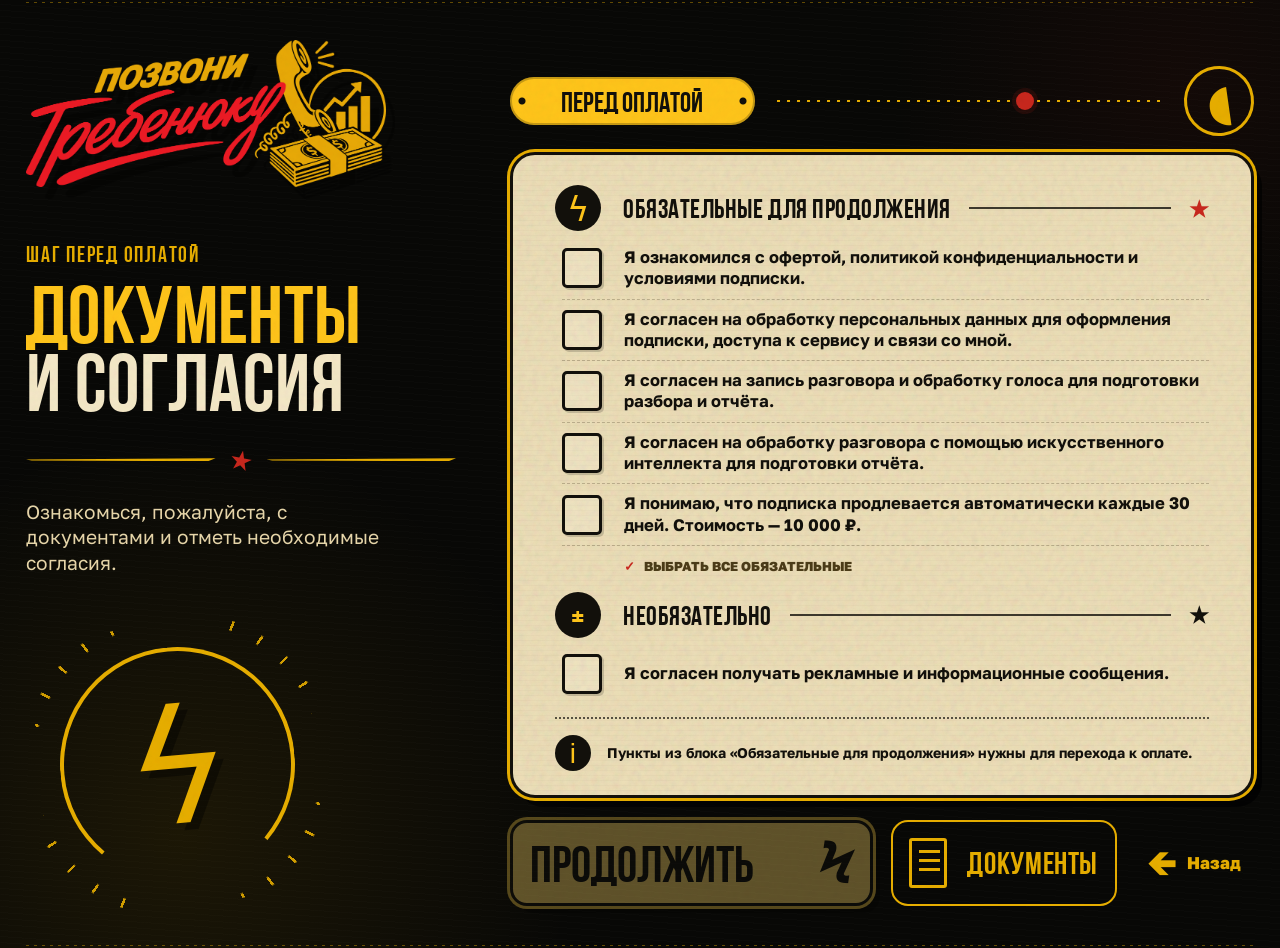
==== consent-landing/index.html @ f054df0a "Publish pre-payment verification flow" ====
<!doctype html>
<html lang="ru">
<head>
  <meta charset="utf-8">
  <meta name="viewport" content="width=device-width, initial-scale=1, viewport-fit=cover">
  <meta name="theme-color" content="#080806">
  <title>Документы и согласия — Позвони Гребенюку</title>
  <meta name="description" content="Ознакомься с документами и подтверди согласия перед оплатой подписки.">
  <link rel="preconnect" href="https://fonts.googleapis.com">
  <link rel="preconnect" href="https://fonts.gstatic.com" crossorigin>
  <link href="https://fonts.googleapis.com/css2?family=Golos+Text:wght@400;600;700;800;900&display=swap" rel="stylesheet">
  <link rel="stylesheet" href="./styles.css">
  <script src="https://telegram.org/js/telegram-web-app.js"></script>
  <script src="./config.js"></script>
  <script src="./app.js" defer></script>
</head>
<body>
  <div class="page-noise" aria-hidden="true"></div>

  <main class="consent-page">
    <aside class="intro" aria-labelledby="page-title">
      <a class="brand" href="#" data-back-link aria-label="Вернуться назад">
        <img src="./assets/logo-pg.png" alt="Позвони Гребенюку">
      </a>

      <div class="intro__content">
        <p class="kicker">Шаг перед оплатой</p>
        <h1 id="page-title"><span>Документы</span> и согласия</h1>
        <div class="divider" aria-hidden="true"><i></i><b>★</b><i></i></div>
        <p class="intro__lead">Ознакомься, пожалуйста, с документами и отметь необходимые согласия.</p>
      </div>

      <div class="bolt-seal" aria-hidden="true">
        <span>ϟ</span>
      </div>
    </aside>

    <section class="form-stage">
      <div class="progress" aria-label="Этап оформления">
        <span>Перед оплатой</span>
        <div class="progress__line"><i></i></div>
        <div class="progress__icon" aria-hidden="true">◖</div>
      </div>

      <form class="consent-form" id="consent-form" novalidate>
        <div class="paper-card">
          <section class="consent-group" aria-labelledby="required-title">
            <header class="group-title">
              <span class="group-title__icon" aria-hidden="true">ϟ</span>
              <h2 id="required-title">Обязательные для продолжения</h2>
              <i></i>
              <b aria-hidden="true">★</b>
            </header>

            <div class="checks" id="required-checks">
              <label class="check-row">
                <input type="checkbox" name="offer" required>
                <span class="checkbox" aria-hidden="true"></span>
                <span>Я ознакомился с офертой, политикой конфиденциальности и условиями подписки.</span>
              </label>

              <label class="check-row">
                <input type="checkbox" name="personal_data" required>
                <span class="checkbox" aria-hidden="true"></span>
                <span>Я согласен на обработку персональных данных для оформления подписки, доступа к сервису и связи со мной.</span>
              </label>

              <label class="check-row">
                <input type="checkbox" name="recording" required>
                <span class="checkbox" aria-hidden="true"></span>
                <span>Я согласен на запись разговора и обработку голоса для подготовки разбора и отчёта.</span>
              </label>

              <label class="check-row">
                <input type="checkbox" name="ai_processing" required>
                <span class="checkbox" aria-hidden="true"></span>
                <span>Я согласен на обработку разговора с помощью искусственного интеллекта для подготовки отчёта.</span>
              </label>

              <label class="check-row">
                <input type="checkbox" name="recurring_payment" required>
                <span class="checkbox" aria-hidden="true"></span>
                <span>Я понимаю, что подписка продлевается автоматически каждые 30 дней. Стоимость — <strong data-price>10&nbsp;000 ₽</strong>.</span>
              </label>
            </div>

            <button class="select-required" type="button" id="select-required">
              <span aria-hidden="true">✓</span>
              Выбрать все обязательные
            </button>
          </section>

          <section class="consent-group consent-group--optional" aria-labelledby="optional-title">
            <header class="group-title">
              <span class="group-title__icon" aria-hidden="true">+</span>
              <h2 id="optional-title">Необязательно</h2>
              <i></i>
              <b aria-hidden="true">★</b>
            </header>

            <div class="checks">
              <label class="check-row">
                <input type="checkbox" name="marketing">
                <span class="checkbox" aria-hidden="true"></span>
                <span>Я согласен получать рекламные и информационные сообщения.</span>
              </label>
            </div>
          </section>

          <div class="notice" id="form-notice" role="status" aria-live="polite">
            <span aria-hidden="true">i</span>
            <p>Пункты из блока «Обязательные для продолжения» нужны для перехода к оплате.</p>
          </div>
        </div>

        <div class="actions">
          <button class="primary-button" type="submit" id="continue-button" disabled>
            <span>Продолжить</span>
            <b aria-hidden="true">ϟ</b>
          </button>

          <button class="documents-button" type="button" id="documents-button">
            <span class="document-icon" aria-hidden="true"></span>
            <span>Документы</span>
          </button>

          <button class="back-button" type="button" data-back-button>
            <span aria-hidden="true">←</span>
            Назад
          </button>
        </div>
      </form>
    </section>
  </main>

  <dialog class="documents-dialog" id="documents-dialog" aria-labelledby="documents-title">
    <div class="dialog-paper">
      <button class="dialog-close" type="button" data-close-dialog aria-label="Закрыть">×</button>
      <p class="kicker">Перед оплатой</p>
      <h2 id="documents-title">Документы сервиса</h2>
      <p class="dialog-intro">Перед продолжением ознакомься, пожалуйста, с документами:</p>

      <nav class="document-list" aria-label="Юридические документы">
        <a href="#" data-document-link="offer" aria-disabled="true">
          <span>01</span>
          <span class="document-copy">
            <b>Публичная оферта</b>
            <small>Условия подключения подписки, оплаты, автосписаний и использования сервиса.</small>
          </span>
          <i>↗</i>
        </a>
        <a href="#" data-document-link="privacy" aria-disabled="true">
          <span>02</span>
          <span class="document-copy">
            <b>Политика конфиденциальности</b>
            <small>Как мы храним и обрабатываем твои данные.</small>
          </span>
          <i>↗</i>
        </a>
        <a href="#" data-document-link="personalData" aria-disabled="true">
          <span>03</span>
          <span class="document-copy">
            <b>Согласие на обработку персональных данных</b>
            <small>Разрешение на обработку данных, которые нужны для работы сервиса.</small>
          </span>
          <i>↗</i>
        </a>
        <a href="#" data-document-link="aiConversation" aria-disabled="true">
          <span>04</span>
          <span class="document-copy">
            <b>Согласие на обработку разговора с помощью ИИ</b>
            <small>Нужно, чтобы мы могли обработать звонок и подготовить отчёт.</small>
          </span>
          <i>↗</i>
        </a>
        <a href="#" data-document-link="subscription" aria-disabled="true">
          <span>05</span>
          <span class="document-copy">
            <b>Условия подписки</b>
            <small>Стоимость, срок подписки, порядок ежемесячных списаний и завершение доступа.</small>
          </span>
          <i>↗</i>
        </a>
      </nav>

      <p class="dialog-note">После ознакомления нажми «Продолжить», чтобы вернуться к подтверждению согласий.</p>
      <button class="dialog-continue" type="button" data-close-dialog>Продолжить</button>
    </div>
  </dialog>

  <dialog class="back-dialog" id="back-dialog" aria-labelledby="back-dialog-title">
    <div class="back-dialog__paper">
      <button class="dialog-close" type="button" data-close-back-dialog aria-label="Закрыть">×</button>
      <p class="kicker">Перед выходом</p>
      <h2 id="back-dialog-title">Хочешь изменить номер?</h2>
      <p class="back-dialog__text">
        Твой номер уже подтверждён. Если хочешь указать другой, мы вернём тебя к первому шагу подтверждения.
      </p>
      <div class="back-dialog__actions">
        <a class="back-choice back-choice--primary" href="../phone-verification/index.html" data-change-phone>
          Изменить номер
        </a>
        <a class="back-choice back-choice--secondary" href="https://t.me/grebenyuk_call_bot?start=start" data-return-bot>
          Вернуться в Telegram-бот
        </a>
      </div>
    </div>
  </dialog>
</body>
</html>
---- consent-landing/styles.css ----
@font-face {
  font-family: "Bebas Local";
  src: url("./assets/fonts/bebas-neue-cyrillic.woff") format("woff");
  font-display: swap;
}

:root {
  --black: #080806;
  --black-soft: #11100c;
  --ink: #12100b;
  --yellow: #e7ae00;
  --yellow-bright: #ffc51a;
  --cream: #edddb3;
  --cream-light: #f4e8c7;
  --red: #c8271d;
  --muted: #a3936c;
  --paper-line: rgba(38, 28, 8, .24);
  --display: "Bebas Local", "Arial Narrow", sans-serif;
  --body: "Golos Text", Arial, sans-serif;
}

* {
  box-sizing: border-box;
}

html {
  min-width: 320px;
  max-width: 100%;
  overflow-x: hidden;
  background: var(--black);
  color-scheme: dark;
}

body {
  min-width: 320px;
  max-width: 100%;
  min-height: 100vh;
  margin: 0;
  overflow-x: hidden;
  color: var(--cream-light);
  background:
    radial-gradient(circle at 14% 88%, rgba(231, 174, 0, .09), transparent 25rem),
    radial-gradient(circle at 92% 9%, rgba(200, 39, 29, .06), transparent 18rem),
    repeating-linear-gradient(4deg, transparent 0 5px, rgba(255, 255, 255, .012) 5px 6px),
    var(--black);
  font-family: var(--body);
}

button,
input {
  font: inherit;
}

button,
a {
  -webkit-tap-highlight-color: transparent;
}

button:focus-visible,
a:focus-visible,
input:focus-visible + .checkbox {
  outline: 3px solid #fff;
  outline-offset: 4px;
}

.page-noise {
  position: fixed;
  z-index: 100;
  inset: 0;
  pointer-events: none;
  opacity: .2;
  mix-blend-mode: multiply;
  background-image: url("data:image/svg+xml,%3Csvg viewBox='0 0 180 180' xmlns='http://www.w3.org/2000/svg'%3E%3Cfilter id='n'%3E%3CfeTurbulence type='fractalNoise' baseFrequency='.75' numOctaves='4' stitchTiles='stitch'/%3E%3C/filter%3E%3Crect width='100%25' height='100%25' filter='url(%23n)' opacity='.42'/%3E%3C/svg%3E");
}

.consent-page {
  position: relative;
  width: min(100% - 52px, 1600px);
  min-height: 100vh;
  margin: 0 auto;
  padding: 40px 0 42px;
  display: grid;
  grid-template-columns: minmax(340px, 430px) minmax(0, 1fr);
  gap: clamp(34px, 4.2vw, 74px);
}

.consent-page::before,
.consent-page::after {
  content: "";
  position: absolute;
  left: 0;
  right: 0;
  height: 1px;
  opacity: .4;
  background: repeating-linear-gradient(90deg, var(--yellow) 0 3px, transparent 3px 8px);
}

.consent-page::before {
  top: 2px;
}

.consent-page::after {
  bottom: 2px;
}

.intro {
  position: relative;
  min-width: 0;
  min-height: calc(100vh - 82px);
  display: flex;
  flex-direction: column;
  padding: 0 0 24px;
}

.brand {
  display: block;
  width: min(100%, 360px);
}

.brand img {
  display: block;
  width: 100%;
  height: auto;
  filter: drop-shadow(9px 12px 0 rgba(0, 0, 0, .34));
}

.intro__content {
  min-width: 0;
  margin-top: 56px;
}

.kicker {
  margin: 0 0 14px;
  color: var(--yellow);
  font: 400 22px/1 var(--display);
  letter-spacing: .08em;
  text-transform: uppercase;
}

.intro h1 {
  margin: 0;
  font: 400 clamp(66px, 6.4vw, 100px)/.82 var(--display);
  letter-spacing: .005em;
  text-transform: uppercase;
  text-wrap: balance;
}

.intro h1 span {
  display: block;
  color: var(--yellow-bright);
}

.divider {
  margin: 32px 0 25px;
  display: grid;
  grid-template-columns: 1fr auto 1fr;
  align-items: center;
  gap: 15px;
  color: var(--red);
}

.divider i {
  height: 3px;
  background: var(--yellow);
  clip-path: polygon(0 40%, 100% 0, 96% 100%, 3% 72%);
}

.divider b {
  font-size: 23px;
  transform: rotate(11deg);
}

.intro__lead {
  max-width: 390px;
  margin: 0;
  color: #e8d7aa;
  font-size: clamp(18px, 1.5vw, 24px);
  line-height: 1.33;
}

.bolt-seal {
  position: relative;
  width: 235px;
  height: 235px;
  margin: auto auto 0 34px;
  display: grid;
  place-items: center;
  border: 4px solid var(--yellow);
  border-bottom-color: transparent;
  border-radius: 50%;
  color: var(--yellow);
  transform: rotate(-5deg);
}

.bolt-seal::before,
.bolt-seal::after {
  content: "";
  position: absolute;
  inset: -25px;
  opacity: .9;
  background: repeating-conic-gradient(from 2deg, var(--yellow) 0 1deg, transparent 1deg 12deg);
  mask: radial-gradient(circle, transparent 0 73%, #000 74% 78%, transparent 79%);
}

.bolt-seal::after {
  inset: -38px;
  background: conic-gradient(from 15deg, var(--red) 0 3deg, transparent 3deg 45deg);
  mask: radial-gradient(circle, transparent 0 79%, #000 80% 86%, transparent 87%);
}

.bolt-seal span {
  font: 400 158px/.8 var(--display);
  transform: skew(-8deg);
  text-shadow: 8px 8px 0 rgba(0, 0, 0, .4);
}

.form-stage {
  min-width: 0;
  padding-top: 20px;
}

.progress {
  height: 82px;
  display: grid;
  grid-template-columns: auto minmax(80px, 1fr) auto;
  align-items: center;
  gap: 22px;
  color: var(--yellow);
}

.progress > span {
  min-width: 245px;
  padding: 11px 36px 9px;
  border-radius: 999px;
  background:
    radial-gradient(circle at 12px 50%, var(--ink) 0 3px, transparent 4px),
    radial-gradient(circle at calc(100% - 12px) 50%, var(--ink) 0 3px, transparent 4px),
    var(--yellow-bright);
  color: var(--ink);
  font: 400 28px/1 var(--display);
  text-align: center;
  text-transform: uppercase;
  box-shadow: inset 0 0 0 2px rgba(0, 0, 0, .22);
}

.progress__line {
  height: 2px;
  background: repeating-linear-gradient(90deg, var(--yellow) 0 3px, transparent 3px 10px);
}

.progress__line i {
  display: block;
  width: 18px;
  height: 18px;
  margin-left: 62%;
  border-radius: 50%;
  background: var(--red);
  transform: translateY(-8px);
  box-shadow: 0 0 0 4px rgba(200, 39, 29, .12);
}

.progress__icon {
  width: 70px;
  height: 70px;
  display: grid;
  place-items: center;
  border: 3px solid var(--yellow);
  border-radius: 50%;
  font: 400 50px/1 var(--display);
  transform: rotate(-8deg);
}

.consent-form {
  margin-top: 10px;
}

.paper-card {
  position: relative;
  padding: 30px clamp(24px, 3.3vw, 56px) 24px;
  overflow: hidden;
  border: 3px solid var(--ink);
  border-radius: 25px;
  color: var(--ink);
  background:
    linear-gradient(rgba(255, 255, 255, .08), rgba(255, 255, 255, .08)),
    repeating-linear-gradient(0deg, transparent 0 4px, rgba(40, 20, 0, .025) 4px 5px),
    var(--cream);
  box-shadow:
    0 0 0 3px var(--yellow),
    8px 9px 0 rgba(0, 0, 0, .7);
}

.paper-card::before {
  content: "";
  position: absolute;
  inset: 0;
  pointer-events: none;
  opacity: .32;
  background-image: url("data:image/svg+xml,%3Csvg viewBox='0 0 180 180' xmlns='http://www.w3.org/2000/svg'%3E%3Cfilter id='p'%3E%3CfeTurbulence type='fractalNoise' baseFrequency='.52' numOctaves='4' stitchTiles='stitch'/%3E%3C/filter%3E%3Crect width='100%25' height='100%25' filter='url(%23p)' opacity='.3'/%3E%3C/svg%3E");
  mix-blend-mode: multiply;
}

.consent-group,
.notice {
  position: relative;
  z-index: 1;
}

.group-title {
  display: grid;
  grid-template-columns: 50px auto minmax(32px, 1fr) auto;
  align-items: center;
  gap: 18px;
}

.group-title__icon {
  width: 46px;
  height: 46px;
  display: grid;
  place-items: center;
  border-radius: 50%;
  color: var(--yellow-bright);
  background: var(--ink);
  font: 400 34px/1 var(--display);
}

.group-title h2 {
  min-width: 0;
  margin: 0;
  font: 400 clamp(25px, 2.1vw, 35px)/1 var(--display);
  letter-spacing: .02em;
  text-transform: uppercase;
  white-space: nowrap;
}

.group-title i {
  height: 2px;
  background: var(--ink);
  opacity: .8;
}

.group-title b {
  color: var(--red);
  font-size: 22px;
}

.checks {
  margin: 7px 0 0 7px;
}

.check-row {
  position: relative;
  min-height: 54px;
  display: grid;
  grid-template-columns: 44px minmax(0, 1fr);
  align-items: center;
  gap: 18px;
  padding: 9px 0;
  border-bottom: 1px dashed var(--paper-line);
  cursor: pointer;
  font-size: clamp(15px, 1.3vw, 19px);
  font-weight: 700;
  line-height: 1.28;
}

.check-row > span:last-child {
  min-width: 0;
  overflow-wrap: break-word;
}

.check-row input {
  position: absolute;
  width: 1px;
  height: 1px;
  opacity: 0;
  pointer-events: none;
}

.checkbox {
  position: relative;
  width: 40px;
  height: 40px;
  border: 3px solid var(--ink);
  border-radius: 5px;
  background: rgba(255, 255, 255, .14);
  box-shadow: 2px 2px 0 rgba(0, 0, 0, .17);
  transition: transform .16s ease, background-color .16s ease;
}

.check-row:hover .checkbox {
  transform: rotate(-2deg) scale(1.04);
}

.check-row input:checked + .checkbox {
  background: var(--yellow-bright);
}

.check-row input:checked + .checkbox::before,
.check-row input:checked + .checkbox::after {
  content: "";
  position: absolute;
  top: 50%;
  left: 50%;
  width: 25px;
  height: 4px;
  border-radius: 2px;
  background: var(--ink);
  transform-origin: center;
}

.check-row input:checked + .checkbox::before {
  transform: translate(-50%, -50%) rotate(45deg);
}

.check-row input:checked + .checkbox::after {
  transform: translate(-50%, -50%) rotate(-45deg);
}

.select-required {
  margin: 12px 0 3px 69px;
  padding: 0;
  border: 0;
  color: #4b3b18;
  background: transparent;
  font-size: 13px;
  font-weight: 800;
  text-transform: uppercase;
  cursor: pointer;
}

.select-required span {
  margin-right: 6px;
  color: var(--red);
}

.consent-group--optional {
  margin-top: 15px;
}

.consent-group--optional .group-title b {
  color: var(--ink);
}

.consent-group--optional .check-row:last-child {
  border-bottom: 0;
}

.notice {
  margin-top: 14px;
  padding-top: 16px;
  display: grid;
  grid-template-columns: 38px minmax(0, 1fr);
  align-items: center;
  gap: 14px;
  border-top: 2px dotted rgba(18, 16, 11, .68);
}

.notice > span {
  width: 36px;
  height: 36px;
  display: grid;
  place-items: center;
  border-radius: 50%;
  color: var(--yellow-bright);
  background: var(--ink);
  font: 400 28px/1 var(--display);
}

.notice p {
  margin: 0;
  font-size: 14px;
  font-weight: 700;
  line-height: 1.35;
}

.notice.is-error p {
  color: #8f160f;
}

.notice.is-success p {
  color: #1d5c19;
}

.actions {
  margin-top: 22px;
  display: grid;
  grid-template-columns: minmax(330px, 1.25fr) minmax(210px, .78fr) auto;
  gap: 18px;
}

.primary-button,
.documents-button,
.back-button {
  min-height: 86px;
  border-radius: 17px;
  cursor: pointer;
  text-transform: uppercase;
}

.primary-button {
  display: flex;
  align-items: center;
  justify-content: center;
  gap: clamp(24px, 5vw, 68px);
  border: 3px solid var(--ink);
  color: var(--ink);
  background:
    linear-gradient(rgba(255, 255, 255, .08), rgba(255, 255, 255, .08)),
    var(--yellow-bright);
  box-shadow: 0 0 0 3px var(--yellow), 7px 7px 0 rgba(0, 0, 0, .62);
  font: 400 clamp(42px, 4vw, 63px)/1 var(--display);
  transition: filter .16s ease, transform .16s ease, opacity .16s ease;
}

.primary-button b {
  font-size: 1.08em;
  transform: skew(-8deg);
}

.primary-button:not(:disabled):hover {
  filter: brightness(1.08);
  transform: translate(-2px, -2px);
}

.primary-button:disabled {
  opacity: .38;
  filter: grayscale(.35);
  cursor: not-allowed;
}

.documents-button {
  display: flex;
  align-items: center;
  justify-content: center;
  gap: 20px;
  border: 2px solid var(--yellow);
  color: var(--yellow);
  background: transparent;
  font: 400 31px/1 var(--display);
  letter-spacing: .02em;
}

.documents-button:hover {
  background: rgba(231, 174, 0, .08);
}

.document-icon {
  position: relative;
  width: 38px;
  height: 50px;
  border: 3px solid currentColor;
  border-radius: 3px;
}

.document-icon::before {
  content: "";
  position: absolute;
  top: 9px;
  left: 7px;
  width: 21px;
  height: 3px;
  background: currentColor;
  box-shadow: 0 9px 0 currentColor, 0 18px 0 currentColor;
}

.back-button {
  display: flex;
  align-items: center;
  justify-content: center;
  gap: 10px;
  padding: 0 13px;
  border: 0;
  color: var(--yellow);
  background: transparent;
  font-size: 17px;
  font-weight: 800;
  text-transform: none;
}

.back-button span {
  font-size: 38px;
  line-height: 1;
}

.documents-dialog,
.back-dialog {
  width: min(760px, calc(100% - 30px));
  max-height: calc(100vh - 30px);
  padding: 0;
  border: 0;
  color: var(--ink);
  background: transparent;
}

.documents-dialog::backdrop,
.back-dialog::backdrop {
  background: rgba(0, 0, 0, .82);
  backdrop-filter: blur(4px);
}

.dialog-paper {
  position: relative;
  padding: clamp(28px, 4.5vw, 50px);
  border: 3px solid var(--ink);
  border-radius: 20px;
  background:
    repeating-linear-gradient(0deg, transparent 0 4px, rgba(40, 20, 0, .025) 4px 5px),
    var(--cream);
  box-shadow: inset 0 0 0 3px var(--yellow);
}

.dialog-close {
  position: absolute;
  top: 16px;
  right: 18px;
  width: 42px;
  height: 42px;
  border: 2px solid var(--ink);
  border-radius: 50%;
  color: var(--cream);
  background: var(--ink);
  font-size: 29px;
  line-height: 1;
  cursor: pointer;
}

.dialog-paper h2 {
  max-width: 600px;
  margin: 0;
  font: 400 clamp(48px, 7vw, 72px)/.9 var(--display);
  text-transform: uppercase;
}

.dialog-intro {
  max-width: 570px;
  margin: 17px 0 25px;
  font-size: 17px;
  font-weight: 600;
  line-height: 1.45;
}

.document-list {
  display: grid;
  border-top: 2px solid var(--ink);
}

.document-list a {
  min-height: 76px;
  display: grid;
  grid-template-columns: 38px minmax(0, 1fr) auto;
  align-items: start;
  gap: 15px;
  padding: 12px 0;
  border-bottom: 1px dashed var(--paper-line);
  color: inherit;
  text-decoration: none;
}

.document-list a:not([aria-disabled="true"]):hover {
  color: #9f190f;
}

.document-list > a > span:first-child {
  padding-top: 2px;
  color: var(--red);
  font: 400 24px/1 var(--display);
}

.document-copy {
  min-width: 0;
  display: grid;
  gap: 5px;
}

.document-copy b {
  color: #3446cf;
  font-size: 17px;
  font-style: italic;
  line-height: 1.25;
}

.document-copy small {
  color: var(--ink);
  font-size: 14px;
  font-weight: 600;
  line-height: 1.42;
}

.document-list i {
  padding-top: 2px;
  color: var(--red);
  font-size: 24px;
  font-style: normal;
}

.document-list a[aria-disabled="true"] {
  cursor: default;
}

.document-list a[aria-disabled="true"] i {
  opacity: .28;
}

.dialog-note {
  margin: 24px 0 18px;
  font-size: 15px;
  font-weight: 700;
  line-height: 1.45;
}

.dialog-continue {
  width: 100%;
  min-height: 62px;
  border: 3px solid var(--ink);
  border-radius: 10px;
  color: var(--ink);
  background: var(--yellow-bright);
  box-shadow: 4px 4px 0 var(--ink);
  font: 400 34px/1 var(--display);
  text-transform: uppercase;
  cursor: pointer;
}

.dialog-continue:hover {
  filter: brightness(1.06);
  transform: translate(-1px, -1px);
  box-shadow: 5px 5px 0 var(--ink);
}

.back-dialog {
  width: min(650px, calc(100% - 30px));
}

.back-dialog__paper {
  position: relative;
  padding: clamp(30px, 5vw, 52px);
  border: 3px solid var(--ink);
  border-radius: 20px;
  color: var(--ink);
  background:
    repeating-linear-gradient(0deg, transparent 0 4px, rgba(40, 20, 0, .025) 4px 5px),
    var(--cream);
  box-shadow: inset 0 0 0 3px var(--yellow);
}

.back-dialog__paper h2 {
  max-width: calc(100% - 45px);
  margin: 0;
  font: 400 clamp(45px, 7vw, 68px)/.9 var(--display);
  text-transform: uppercase;
}

.back-dialog__text {
  margin: 20px 0 27px;
  font-size: 17px;
  font-weight: 700;
  line-height: 1.48;
}

.back-dialog__actions {
  display: grid;
  gap: 13px;
}

.back-choice {
  min-height: 62px;
  display: flex;
  align-items: center;
  justify-content: center;
  padding: 10px 20px;
  border: 3px solid var(--ink);
  border-radius: 10px;
  font-weight: 900;
  text-align: center;
  text-decoration: none;
  text-transform: uppercase;
}

.back-choice--primary {
  color: var(--ink);
  background: var(--yellow-bright);
  box-shadow: 4px 4px 0 var(--ink);
  font: 400 32px/1 var(--display);
}

.back-choice--secondary {
  color: #fff;
  background: #2867e9;
  font-size: 16px;
}

.back-choice:hover {
  filter: brightness(1.06);
}

@media (max-width: 1180px) {
  .consent-page {
    width: min(100% - 32px, 1050px);
    grid-template-columns: 265px minmax(0, 1fr);
    gap: 30px;
  }

  .intro h1 {
    font-size: clamp(58px, 6.4vw, 80px);
  }

  .bolt-seal {
    width: 190px;
    height: 190px;
    margin-left: 24px;
  }

  .bolt-seal span {
    font-size: 126px;
  }

  .progress__icon {
    display: none;
  }

  .progress {
    grid-template-columns: auto 1fr;
  }

  .group-title h2 {
    white-space: normal;
  }

  .actions {
    grid-template-columns: 1fr .75fr;
  }

  .back-button {
    grid-column: 1 / -1;
    min-height: 48px;
  }
}

@media (max-width: 820px) {
  .consent-page {
    width: min(100% - 24px, 680px);
    min-height: auto;
    padding: 18px 0 32px;
    display: block;
  }

  .intro {
    min-height: auto;
    display: grid;
    grid-template-columns: 140px 1fr;
    align-items: center;
    gap: 18px;
    padding: 0 3px 22px;
  }

  .brand {
    width: 140px;
  }

  .intro__content {
    margin: 0;
  }

  .kicker {
    margin-bottom: 7px;
    font-size: 16px;
  }

  .intro h1 {
    font-size: clamp(49px, 12vw, 72px);
  }

  .divider {
    margin: 15px 0 12px;
  }

  .intro__lead {
    font-size: 15px;
  }

  .bolt-seal {
    display: none;
  }

  .form-stage {
    padding-top: 0;
  }

  .progress {
    height: 52px;
    gap: 14px;
  }

  .progress > span {
    min-width: 170px;
    padding: 9px 20px 7px;
    font-size: 21px;
  }

  .paper-card {
    border-radius: 17px;
    padding: 24px 18px 19px;
  }

  .group-title {
    grid-template-columns: 42px minmax(0, auto) 1fr;
    gap: 12px;
  }

  .group-title__icon {
    width: 40px;
    height: 40px;
  }

  .group-title b {
    display: none;
  }

  .group-title h2 {
    font-size: 25px;
  }

  .checks {
    margin-left: 0;
  }

  .check-row {
    grid-template-columns: 39px 1fr;
    gap: 12px;
    font-size: 15px;
  }

  .checkbox {
    width: 36px;
    height: 36px;
  }

  .check-row input:checked + .checkbox::before,
  .check-row input:checked + .checkbox::after {
    width: 22px;
  }

  .select-required {
    margin-left: 51px;
  }

  .actions {
    grid-template-columns: 1fr .62fr;
    gap: 12px;
  }

  .primary-button,
  .documents-button {
    min-height: 74px;
    border-radius: 13px;
  }

  .primary-button {
    gap: 24px;
    font-size: 42px;
  }

  .documents-button {
    gap: 12px;
    font-size: 24px;
  }

  .document-icon {
    width: 31px;
    height: 41px;
  }
}

@media (max-width: 540px) {
  .consent-page {
    width: calc(100% - 20px);
  }

  .intro {
    grid-template-columns: 88px minmax(0, 1fr);
    gap: 11px;
  }

  .brand {
    width: 88px;
  }

  .intro h1 {
    font-size: clamp(39px, 11.5vw, 48px);
    line-height: .86;
  }

  .intro__lead {
    grid-column: 1 / -1;
  }

  .kicker {
    font-size: 14px;
  }

  .divider {
    display: none;
  }

  .progress {
    margin-bottom: 7px;
  }

  .progress__line i {
    margin-left: 45%;
  }

  .paper-card {
    width: 100%;
    max-width: 100%;
    padding-inline: 15px;
  }

  .group-title {
    grid-template-columns: 40px 1fr;
  }

  .group-title i {
    display: none;
  }

  .group-title h2 {
    font-size: 21px;
    line-height: 1.04;
  }

  .check-row {
    align-items: start;
    padding: 13px 0;
    font-size: 14px;
  }

  .checkbox {
    margin-top: 1px;
  }

  .select-required {
    margin: 13px 0 2px 0;
    font-size: 11px;
  }

  .notice {
    align-items: start;
  }

  .notice p {
    font-size: 12px;
  }

  .actions {
    grid-template-columns: 1fr;
    gap: 10px;
  }

  .primary-button {
    min-height: 68px;
    font-size: 39px;
  }

  .documents-button {
    min-height: 58px;
    font-size: 25px;
  }

  .document-icon {
    width: 26px;
    height: 34px;
  }

  .document-icon::before {
    top: 7px;
    left: 5px;
    width: 16px;
    height: 2px;
    box-shadow: 0 7px 0 currentColor, 0 14px 0 currentColor;
  }

  .back-button {
    min-height: 42px;
  }

  .documents-dialog,
  .back-dialog {
    width: calc(100% - 20px);
    max-height: calc(100vh - 20px);
  }

  .dialog-paper {
    padding: 27px 18px 23px;
    border-radius: 15px;
  }

  .dialog-close {
    top: 12px;
    right: 12px;
    width: 37px;
    height: 37px;
  }

  .dialog-paper h2 {
    max-width: calc(100% - 45px);
    font-size: 48px;
  }

  .dialog-intro {
    margin: 13px 0 18px;
    font-size: 14px;
  }

  .document-list a {
    min-height: 0;
    grid-template-columns: 29px minmax(0, 1fr);
    gap: 9px;
    padding: 10px 0;
  }

  .document-list > a > span:first-child {
    font-size: 21px;
  }

  .document-copy {
    gap: 3px;
  }

  .document-copy b {
    font-size: 14px;
  }

  .document-copy small {
    font-size: 12px;
    line-height: 1.38;
  }

  .document-list i {
    display: none;
  }

  .dialog-note {
    margin: 18px 0 15px;
    font-size: 12px;
  }

  .dialog-continue {
    min-height: 54px;
    font-size: 30px;
  }

  .back-dialog__paper {
    padding: 27px 18px 23px;
    border-radius: 15px;
  }

  .back-dialog__paper h2 {
    font-size: 45px;
  }

  .back-dialog__text {
    margin: 16px 0 21px;
    font-size: 14px;
  }

  .back-choice {
    min-height: 56px;
  }

  .back-choice--primary {
    font-size: 28px;
  }
}

@media (prefers-reduced-motion: reduce) {
  *,
  *::before,
  *::after {
    scroll-behavior: auto !important;
    transition: none !important;
  }
}
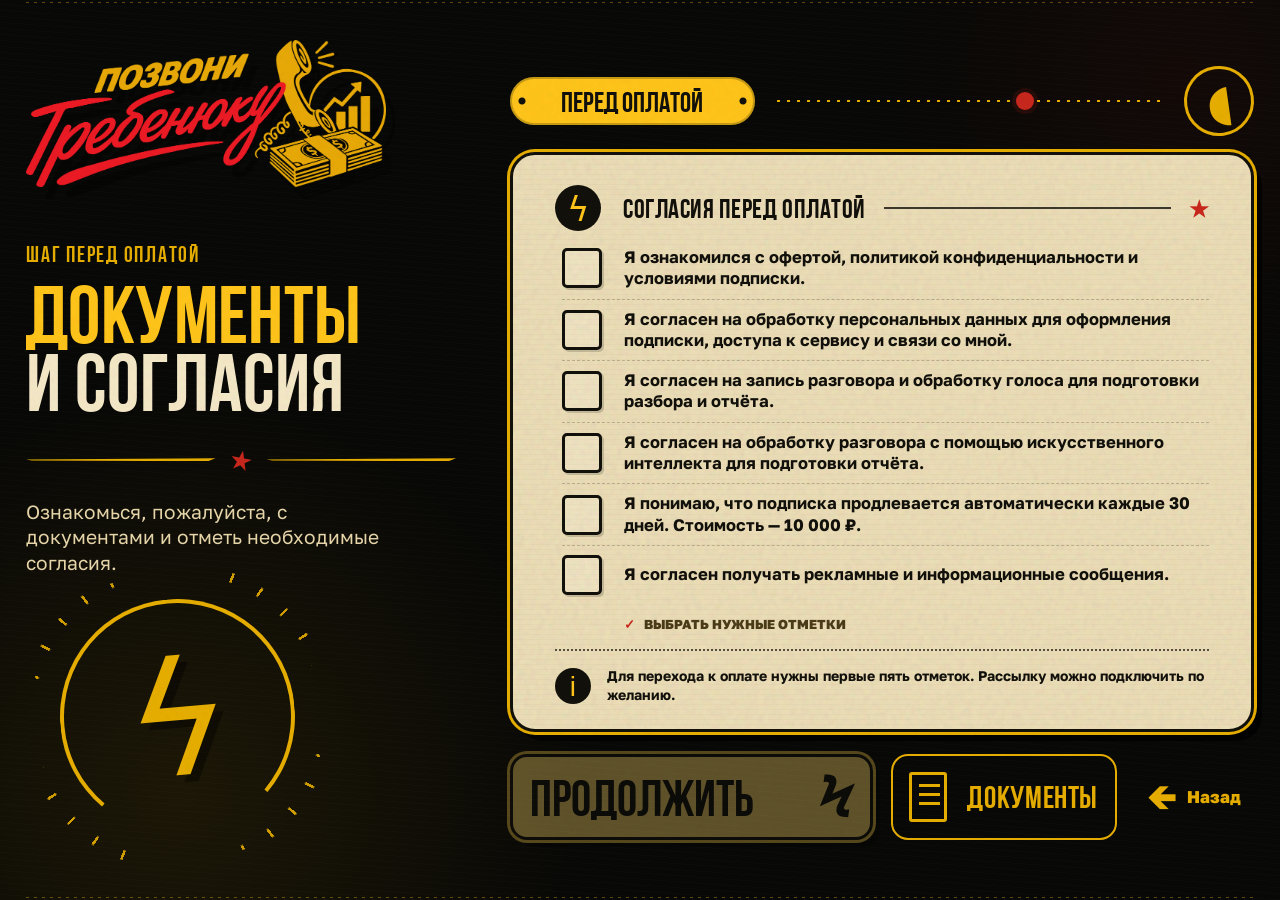
==== commit c75d9907: "Unify consent options" ====
--- a/consent-landing/index.html
+++ b/consent-landing/index.html
@@ -44,10 +44,10 @@
 
       <form class="consent-form" id="consent-form" novalidate>
         <div class="paper-card">
-          <section class="consent-group" aria-labelledby="required-title">
+          <section class="consent-group" aria-labelledby="consents-title">
             <header class="group-title">
               <span class="group-title__icon" aria-hidden="true">ϟ</span>
-              <h2 id="required-title">Обязательные для продолжения</h2>
+              <h2 id="consents-title">Согласия перед оплатой</h2>
               <i></i>
               <b aria-hidden="true">★</b>
             </header>
@@ -82,34 +82,23 @@
                 <span class="checkbox" aria-hidden="true"></span>
                 <span>Я понимаю, что подписка продлевается автоматически каждые 30 дней. Стоимость — <strong data-price>10&nbsp;000 ₽</strong>.</span>
               </label>
-            </div>
 
-            <button class="select-required" type="button" id="select-required">
-              <span aria-hidden="true">✓</span>
-              Выбрать все обязательные
-            </button>
-          </section>
-
-          <section class="consent-group consent-group--optional" aria-labelledby="optional-title">
-            <header class="group-title">
-              <span class="group-title__icon" aria-hidden="true">+</span>
-              <h2 id="optional-title">Необязательно</h2>
-              <i></i>
-              <b aria-hidden="true">★</b>
-            </header>
-
-            <div class="checks">
               <label class="check-row">
                 <input type="checkbox" name="marketing">
                 <span class="checkbox" aria-hidden="true"></span>
                 <span>Я согласен получать рекламные и информационные сообщения.</span>
               </label>
             </div>
+
+            <button class="select-required" type="button" id="select-required">
+              <span aria-hidden="true">✓</span>
+              Выбрать нужные отметки
+            </button>
           </section>
 
           <div class="notice" id="form-notice" role="status" aria-live="polite">
             <span aria-hidden="true">i</span>
-            <p>Пункты из блока «Обязательные для продолжения» нужны для перехода к оплате.</p>
+            <p>Для перехода к оплате нужны первые пять отметок. Рассылку можно подключить по желанию.</p>
           </div>
         </div>
 
--- a/consent-landing/styles.css
+++ b/consent-landing/styles.css
@@ -433,15 +433,7 @@
   color: var(--red);
 }
 
-.consent-group--optional {
-  margin-top: 15px;
-}
-
-.consent-group--optional .group-title b {
-  color: var(--ink);
-}
-
-.consent-group--optional .check-row:last-child {
+.checks .check-row:last-child {
   border-bottom: 0;
 }
 
